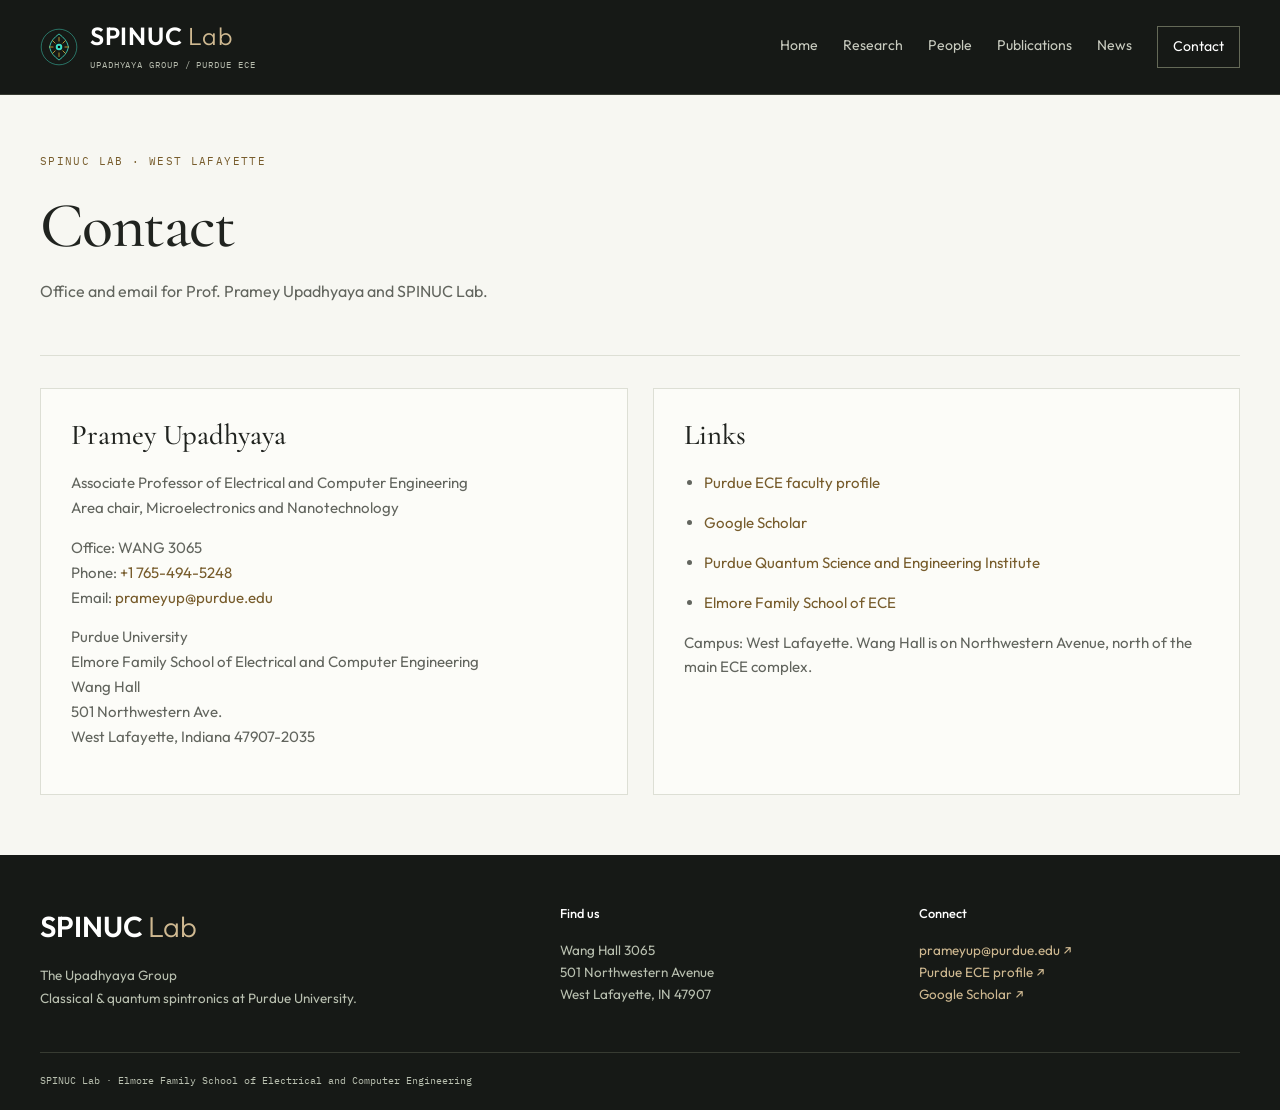
==== contact.html @ d47f5a8d "Initial commit" ====
<!DOCTYPE html>
<html lang="en">
<head>
  <meta charset="UTF-8">
  <meta name="viewport" content="width=device-width, initial-scale=1">
  <title>Contact · SPINUC Lab</title>
  <meta name="description" content="Contact Prof. Pramey Upadhyaya and SPINUC Lab at Purdue ECE.">
  <link rel="icon" href="assets/img/favicon.svg" type="image/svg+xml">
  <link rel="preconnect" href="https://fonts.googleapis.com">
  <link rel="preconnect" href="https://fonts.gstatic.com" crossorigin>
  <link href="https://fonts.googleapis.com/css2?family=Cormorant+Garamond:ital,wght@0,500;0,600;1,500&family=IBM+Plex+Mono:wght@400;500&family=Outfit:wght@300;400;500;600&display=swap" rel="stylesheet">
  <link rel="stylesheet" href="assets/css/style.css">
</head>
<body>
  <a class="skip" href="#main">Skip to content</a>
  <header id="site-header" class="site-header"><nav class="nav" aria-label="Primary"><a class="brand" href="index.html" aria-label="SPINUC Lab home"><img src="assets/img/logo.svg" alt="" width="38" height="38"><span class="brand-text"><strong>SPINUC <span>Lab</span></strong><small>UPADHYAYA GROUP / PURDUE ECE</small></span></a><button class="nav-toggle" type="button" aria-label="Open menu" aria-controls="primary-links" aria-expanded="false" hidden>Menu <span aria-hidden="true">☰</span></button><ul id="primary-links" class="nav-links"><li><a href="index.html">Home</a></li><li><a href="research.html">Research</a></li><li><a href="people.html">People</a></li><li><a href="publications.html">Publications</a></li><li><a href="news.html">News</a></li><li><a href="contact.html" class="active" aria-current="page">Contact</a></li></ul></nav></header>
  <main id="main" class="wrap">
    <header class="page-hero">
      <p class="kicker">SPINUC Lab · West Lafayette</p>
      <h1>Contact</h1>
      <p>Office and email for Prof. Pramey Upadhyaya and SPINUC Lab.</p>
    </header>
    <div class="contact-grid">
      <div class="info-block">
        <h3>Pramey Upadhyaya</h3>
        <p>Associate Professor of Electrical and Computer Engineering<br>Area chair, Microelectronics and Nanotechnology</p>
        <p>
          Office: WANG 3065<br>
          Phone: <a href="tel:+17654945248">+1 765-494-5248</a><br>
          Email: <a href="mailto:prameyup@purdue.edu">prameyup@purdue.edu</a>
        </p>
        <p>
          Purdue University<br>
          Elmore Family School of Electrical and Computer Engineering<br>
          Wang Hall<br>
          501 Northwestern Ave.<br>
          West Lafayette, Indiana 47907-2035
        </p>
      </div>
      <div class="info-block">
        <h3>Links</h3>
        <ul class="clean">
          <li><a href="https://engineering.purdue.edu/ECE/People/ptProfile?resource_id=182798" target="_blank" rel="noopener">Purdue ECE faculty profile</a></li>
          <li><a href="https://scholar.google.com/citations?user=DYFmIkUAAAAJ&hl=en" target="_blank" rel="noopener">Google Scholar</a></li>
          <li><a href="https://quantum.research.purdue.edu/directory/pramey-upadhyaya/" target="_blank" rel="noopener">Purdue Quantum Science and Engineering Institute</a></li>
          <li><a href="https://engineering.purdue.edu/ECE" target="_blank" rel="noopener">Elmore Family School of ECE</a></li>
        </ul>
        <p class="map-note">Campus: West Lafayette. Wang Hall is on Northwestern Avenue, north of the main ECE complex.</p>
      </div>
    </div>
  </main>
  <footer id="site-footer" class="site-footer"><div class="wrap footer-grid"><div><a class="footer-brand" href="index.html">SPINUC<span>Lab</span></a><p>The Upadhyaya Group<br>Classical &amp; quantum spintronics at Purdue University.</p></div><div><h4>Find us</h4><p>Wang Hall 3065<br>501 Northwestern Avenue<br>West Lafayette, IN 47907</p></div><div><h4>Connect</h4><a href="mailto:prameyup@purdue.edu">prameyup@purdue.edu ↗</a><br><a href="https://engineering.purdue.edu/ECE/People/ptProfile?resource_id=182798">Purdue ECE profile ↗</a><br><a href="https://scholar.google.com/citations?user=DYFmIkUAAAAJ&amp;hl=en">Google Scholar ↗</a></div></div><div class="wrap footer-bottom">SPINUC Lab · Elmore Family School of Electrical and Computer Engineering</div></footer>
  <script src="assets/js/site.js"></script>
</body>
</html>
---- assets/css/style.css ----
:root {
    --gold: #cfb991;
    --gold-dark: #775c2c;
    --ink: #20231f;
    --muted: #62655e;
    --paper: #f7f7f2;
    --line: #dddfd5;
    --font: 'Outfit', system-ui, sans-serif;
    --serif: 'Cormorant Garamond', Georgia, serif;
    --mono: 'IBM Plex Mono', monospace;
    --max: 1200px;
}
*, *::before, *::after { box-sizing: border-box; }
html { scroll-behavior: smooth; scroll-padding-top: 110px; }
body { margin: 0; background: var(--paper); color: var(--ink); font-family: var(--font); line-height: 1.65; }
img { display: block; max-width: 100%; }
a { color: var(--gold-dark); text-decoration: none; text-underline-offset: 4px; }
a:hover { text-decoration: underline; }
button, input, select { font: inherit; }
button { cursor: pointer; }
:focus-visible { outline: 3px solid #2875a0; outline-offset: 5px; }
.skip { position: fixed; top: 10px; left: 10px; padding: 10px 18px; background: var(--gold); color: #161916; z-index: 100; transform: translateY(-180%); }
.skip:focus { transform: none; }
.wrap { width: min(var(--max), calc(100% - 80px)); margin-inline: auto; }
.site-header { position: sticky; top: 0; z-index: 50; background: #161916; color: #fff; border-bottom: 1px solid #373b32; }
.nav { width: min(var(--max), calc(100% - 80px)); min-height: 94px; margin-inline: auto; display: flex; align-items: center; justify-content: space-between; gap: 24px; }
.brand { display: flex; gap: 12px; align-items: center; color: #fff; }
.brand:hover { text-decoration: none; }
.brand img { width: 38px; height: 38px; }
.brand-text { display: flex; flex-direction: column; }
.brand-text strong { font-size: 1.55rem; font-weight: 600; letter-spacing: .03em; line-height: 1.2; }
.brand-text strong span { color: var(--gold); font-weight: 300; }
.brand-text small { color: #b6bbad; font-family: var(--mono); font-size: .57rem; letter-spacing: .1em; margin-top: 7px; }
.nav-links { list-style: none; padding: 0; margin: 0; display: flex; align-items: center; gap: 25px; }
.nav-links a { display: block; padding: 12px 0; color: #c8cbbf; font-size: .88rem; border-bottom: 2px solid transparent; }
.nav-links a.active, .nav-links a:hover { color: #fff; border-bottom-color: var(--gold); text-decoration: none; }
.nav-links li:last-child a { border: 1px solid #646957; padding: 8px 15px; }
.nav-toggle { display: none; background: transparent; color: #fff; padding: 10px 12px; border: 1px solid #727765; gap: 12px; }
.hero-shell { background: #161916; color: #f7f7ed; }
.hero { display: grid; grid-template-columns: 1.12fr 1fr; align-items: center; gap: 20px; padding-top: 46px; padding-bottom: 34px; }
.kicker { font: .66rem/1.7 var(--mono); letter-spacing: .13em; color: var(--gold-dark); text-transform: uppercase; margin: 0 0 19px; }
.hero .kicker { color: var(--gold); display: flex; align-items: center; gap: 12px; }
.kicker-line { width: 28px; height: 1px; background: var(--gold); }
h1, h2, h3 { font-family: var(--serif); font-weight: 500; line-height: 1.12; }
.hero h1 { font-size: clamp(3.7rem, 6.4vw, 5.8rem); letter-spacing: -.025em; margin: 0 0 27px; }
.hero h1 em { color: var(--gold); font-weight: 500; }
.hero-subtitle { font-size: 1rem; margin-bottom: 8px; color: #edeedf; }
.lede { max-width: 46ch; color: #b9c0b0; font-size: 1rem; line-height: 1.8; margin: 0; }
.hero-actions { display: flex; flex-wrap: wrap; gap: 16px; margin-top: 30px; }
.btn { display: inline-flex; gap: 24px; align-items: center; justify-content: space-between; padding: 13px 20px; font-size: .85rem; font-weight: 500; border: 1px solid transparent; transition: background .15s; }
.btn:hover { text-decoration: none; }
.btn-gold { background: var(--gold); color: #161916; }
.btn-gold:hover { background: #e2cda6; color: #161916; }
.btn-ghost { border-color: #646957; color: #fff; }
.btn-ghost:hover { background: #2e3429; color: #fff; }
.spin-figure { margin: 0; position: relative; }
.spin-figure img { width: 100%; height: auto; }
.spin-figure figcaption { display: flex; justify-content: space-between; gap: 12px; font: .55rem/1.5 var(--mono); color: #acb5a0; padding: 0 20px; }
.spin-figure figcaption span:first-child { color: var(--gold); }
.hero-foot { display: flex; justify-content: space-between; gap: 20px; border-top: 1px solid #373b32; padding: 20px 0; color: #b9c0b0; font-size: .75rem; }
.hero-foot a { color: var(--gold); }
section { padding: 78px 0; }
section + section { border-top: 1px solid var(--line); }
.section-head { display: flex; align-items: flex-end; justify-content: space-between; gap: 32px; margin-bottom: 35px; }
.section-head h2 { font-size: clamp(2.2rem, 3.7vw, 3.2rem); margin: 0; letter-spacing: -.02em; }
.section-head p:not(.kicker) { max-width: 64ch; color: var(--muted); font-size: .94rem; margin-bottom: 0; }
.section-head > a { flex-shrink: 0; font-size: .85rem; border-bottom: 1px solid var(--gold-dark); padding-bottom: 6px; }
.cards { display: grid; grid-template-columns: repeat(3, 1fr); gap: 0; border-top: 1px solid var(--line); border-left: 1px solid var(--line); }
.card { padding: 29px; background: #fcfcf8; border: 1px solid var(--line); }
.cards .card { border-top: 0; border-left: 0; }
.icon-spin { display: grid; place-items: center; width: 44px; height: 44px; border: 1px solid #cec8b6; font: .8rem var(--mono); color: var(--gold-dark); margin-bottom: 23px; border-radius: 50%; }
.card h3 { font-size: 1.5rem; margin: 0 0 14px; }
.card p { font-size: .91rem; color: var(--muted); margin: 0; }
.people-grid { display: grid; grid-template-columns: repeat(3, 1fr); gap: 22px; }
#main:not(.wrap) .people-grid { grid-template-columns: repeat(4, 1fr); }
.person { padding: 24px; background: #fcfcf8; border: 1px solid var(--line); display: flex; flex-direction: column; }
.avatar { width: 96px; height: 112px; margin-bottom: 20px; overflow: hidden; background: #e8e5dc; display: grid; place-items: center; font: 2rem var(--serif); }
.avatar img { width: 100%; height: 100%; object-fit: cover; object-position: center 20%; }
.person h3 { font-size: 1.45rem; margin: 0 0 9px; }
.role { color: var(--gold-dark); font: .61rem/1.6 var(--mono); text-transform: uppercase; letter-spacing: .04em; margin-bottom: 10px; }
.person p { color: var(--muted); font-size: .9rem; flex: 1; margin-bottom: 0; }
.links { display: flex; flex-wrap: wrap; gap: 8px 15px; font-size: .8rem; margin-top: 20px; }
.pi-banner { display: grid; grid-template-columns: 190px 1fr; gap: 38px; background: #eeeee5; border: 1px solid var(--line); padding: 35px; margin: 25px 0 50px; align-items: start; }
.pi-banner .avatar { width: 190px; height: 230px; margin: 0; }
.pi-banner h2 { font-size: 2.3rem; }
.pi-banner p { font-size: .95rem; }
.meta { color: var(--muted); }
.page-hero { padding: 58px 0 35px; border-bottom: 1px solid var(--line); margin-bottom: 32px; }
.page-hero h1 { font-size: clamp(3rem, 5vw, 4.7rem); margin: 0 0 16px; letter-spacing: -.025em; }
.page-hero p:not(.kicker) { color: var(--muted); max-width: 75ch; }
.page-hero + section { padding-top: 12px; }
.group-label { font: .7rem var(--mono); color: var(--gold-dark); text-transform: uppercase; letter-spacing: .12em; margin: 40px 0 22px; }
.alumni { display: grid; gap: 15px; }
.alumni-item { padding: 25px; border: 1px solid var(--line); display: grid; grid-template-columns: 1fr auto; gap: 20px; background: #fcfcf8; }
.alumni-item h3 { font-size: 1.5rem; margin: 0 0 10px; }
.alumni-item p { color: var(--muted); font-size: .94rem; }
.when { font: .75rem var(--mono); color: var(--gold-dark); }
.publication-tools { display: grid; grid-template-columns: 1fr 170px 190px; gap: 18px; margin-bottom: 25px; }
.publication-tools label { display: block; font-size: .77rem; font-weight: 500; margin-bottom: 7px; }
.publication-tools input, .publication-tools select { width: 100%; padding: 12px; min-height: 48px; border: 1px solid #a4a999; background: #fcfcf8; color: var(--ink); border-radius: 0; }
.filters { display: flex; flex-wrap: wrap; gap: 8px; margin-bottom: 20px; }
.filter { padding: 9px 14px; border: 1px solid #a4a999; background: transparent; color: #55594e; font-size: .8rem; }
.filter.active { background: #20251d; color: #fff; border-color: #20251d; }
.filter:hover { border-color: var(--gold-dark); }
.result-count { color: var(--muted); font: .73rem var(--mono); }
.pub { display: grid; grid-template-columns: 72px 1fr; gap: 20px; border-bottom: 1px solid var(--line); padding: 24px 0; }
.year { font: .75rem/1.5 var(--mono); color: var(--gold-dark); padding-top: 5px; }
.pub h3 { font-size: 1.43rem; margin: 0 0 10px; line-height: 1.3; }
.pub h3 a { color: var(--ink); }
.pub-arrow { color: var(--gold-dark); white-space: nowrap; }
.authors { color: var(--muted); font-size: .85rem; }
.venue { color: var(--gold-dark); font-size: .83rem; margin-top: 5px; }
.empty-state { padding: 35px; background: #eeeee5; }
.empty-state h3 { margin-top: 0; }
.timeline { display: grid; }
.news-item { display: grid; grid-template-columns: 120px 1fr; gap: 28px; padding: 26px 0; border-bottom: 1px solid var(--line); }
.news-item time { font: .73rem var(--mono); color: var(--gold-dark); padding-top: 7px; }
.news-item h3 { font-size: 1.6rem; margin: 0 0 10px; }
.news-item p { margin: 0; font-size: .95rem; color: var(--muted); }
.news-section { background: #eeeeE6; }
.contact-banner { margin-block: 60px; padding: 35px 40px; display: flex; align-items: center; justify-content: space-between; gap: 25px; background: #20251d; color: #f7f7ed; }
.contact-banner .kicker { color: var(--gold); }
.contact-banner h2 { font-size: 2.6rem; margin: 0 0 12px; }
.contact-banner p:not(.kicker) { color: #b9c0b0; margin: 0; }
.contact-grid, .split { display: grid; grid-template-columns: 1fr 1fr; gap: 25px; }
.info-block { background: #fcfcf8; border: 1px solid var(--line); padding: 30px; }
.info-block h3 { font-size: 1.8rem; margin: 0 0 20px; }
.info-block p, .clean { color: var(--muted); font-size: .94rem; }
.clean { padding-left: 20px; }
.clean li { margin-bottom: 15px; }
.site-footer { background: #161916; color: #b9c0b0; margin-top: 60px; padding: 48px 0 0; font-size: .84rem; }
.footer-grid { display: grid; grid-template-columns: 1.5fr 1fr 1fr; gap: 38px; padding-bottom: 30px; }
.footer-brand { font-size: 1.8rem; color: #fff !important; font-weight: 600; }
.footer-brand span { color: var(--gold); font-weight: 300; margin-left: 5px; }
.site-footer h4 { color: #fff; font-weight: 500; font-size: .8rem; margin: 0 0 14px; }
.site-footer a { color: var(--gold); }
.footer-bottom { border-top: 1px solid #373b32; padding: 20px 0; font: .6rem/1.7 var(--mono); }
@media (max-width: 1100px) {
    .nav-links { gap: 17px; }
    .brand-text small { font-size: .5rem; }
    .hero h1 { font-size: 4.6rem; }
    #main:not(.wrap) .people-grid { grid-template-columns: repeat(2, 1fr); }
}
@media (max-width: 900px) {
    .wrap, .nav { width: calc(100% - 44px); }
    .nav { min-height: 80px; flex-wrap: wrap; gap: 0; }
    .nav-links { width: 100%; flex-wrap: wrap; padding: 12px 0; justify-content: flex-start; }
    .js .nav-toggle:not([hidden]) { display: flex; }
    .js .nav-links { display: none; }
    .js .nav-links.open { display: flex; flex-direction: column; align-items: stretch; gap: 0; }
    .nav-links a { padding: 12px; }
    .hero { grid-template-columns: 1fr 1fr; padding-top: 40px; gap: 0; }
    .hero h1 { font-size: 3.5rem; }
    .hero-subtitle { font-size: .92rem; }
    .lede { font-size: .94rem; }
    .spin-figure figcaption { flex-direction: column; }
    .hero-foot { font-size: .66rem; }
    .cards, .people-grid { grid-template-columns: repeat(2, 1fr); }
    .publication-tools { grid-template-columns: 1fr 1fr; }
    .search-field { grid-column: 1 / -1; }
    .pi-banner { grid-template-columns: 140px 1fr; gap: 25px; padding: 25px; }
    .pi-banner .avatar { width: 140px; height: 170px; }
}
@media (max-width: 600px) {
    .hero { grid-template-columns: 1fr; padding-top: 45px; padding-bottom: 25px; }
    .hero h1 { font-size: clamp(3rem, 11.5vw, 4rem); }
    .hero .kicker { font-size: .6rem; }
    .hero-actions { gap: 10px; }
    .btn { padding: 12px 15px; gap: 15px; }
    .spin-figure { max-width: 360px; width: 100%; margin: 15px auto 0; }
    .spin-figure figcaption { flex-direction: row; padding-inline: 0; }
    .hero-foot { flex-wrap: wrap; gap: 8px 20px; padding: 18px 0; }
    .hero-foot > a { width: 100%; margin-top: 4px; }
    section { padding: 48px 0; }
    .section-head { flex-direction: column; align-items: flex-start; gap: 20px; }
    .section-head h2 { font-size: 2.35rem; }
    .cards, .people-grid, #main:not(.wrap) .people-grid, .contact-grid, .split, .footer-grid, .pi-banner { grid-template-columns: 1fr; }
    .pi-banner .avatar { width: 150px; height: 180px; }
    .card, .person, .info-block { padding: 23px; }
    .alumni-item { grid-template-columns: 1fr; }
    .pub { grid-template-columns: 1fr; gap: 8px; }
    .pub h3 { font-size: 1.35rem; }
    .news-item { grid-template-columns: 1fr; gap: 12px; }
    .contact-banner { flex-direction: column; align-items: flex-start; padding: 28px; margin-block: 40px; }
    .contact-banner h2 { font-size: 2.2rem; }
    .publication-tools { gap: 12px; grid-template-columns: 1fr 1fr; }
    .publication-tools > div { min-width: 0; }
    .filter { font-size: .75rem; padding: 9px 12px; }
    .page-hero { padding-top: 40px; }
    .footer-grid { gap: 22px; }
}
@media (prefers-reduced-motion: reduce) {
    html { scroll-behavior: auto; }
    *, *::before, *::after { transition: none !important; animation: none !important; }
}
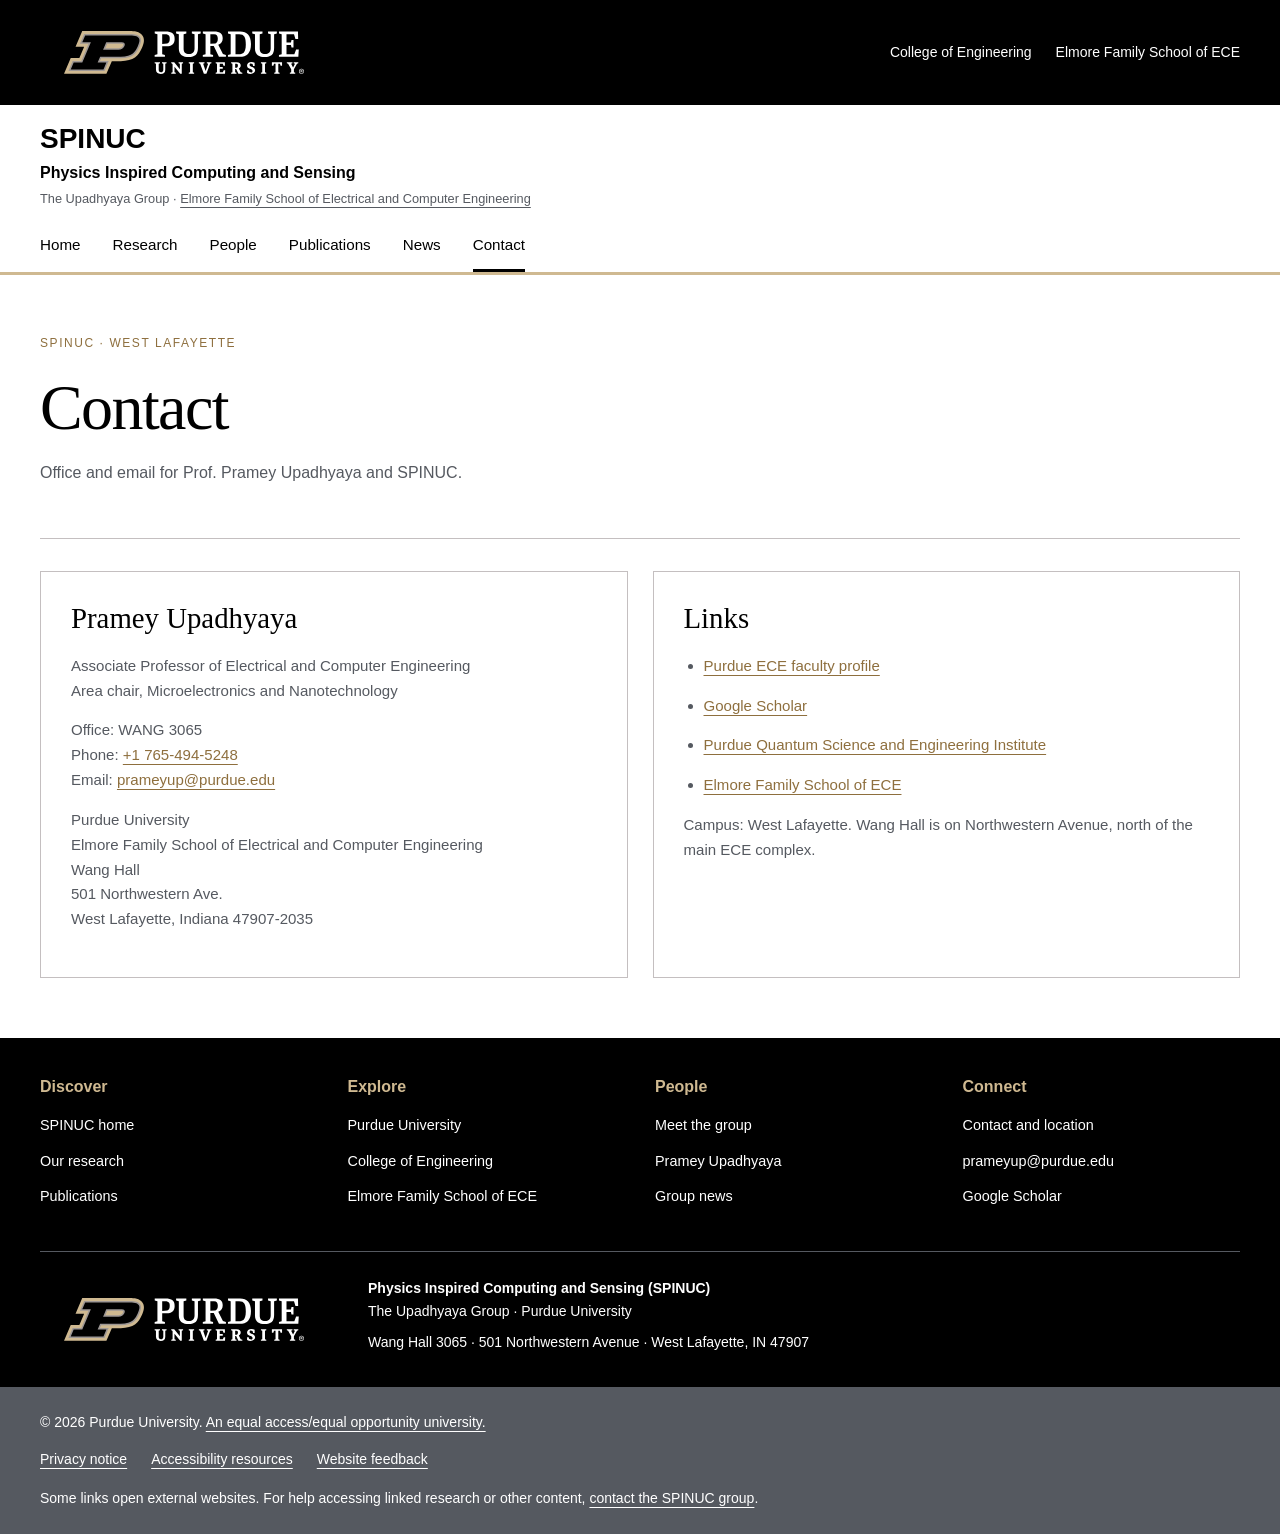
==== commit 37dfff4f: "Apply Purdue identity across all six SPINUC pages with official logo assets, accessible gold-and-bla" ====
--- a/contact.html
+++ b/contact.html
@@ -3,22 +3,21 @@
 <head>
   <meta charset="UTF-8">
   <meta name="viewport" content="width=device-width, initial-scale=1">
-  <title>Contact · SPINUC Lab</title>
-  <meta name="description" content="Contact Prof. Pramey Upadhyaya and SPINUC Lab at Purdue ECE.">
-  <link rel="icon" href="assets/img/favicon.svg" type="image/svg+xml">
-  <link rel="preconnect" href="https://fonts.googleapis.com">
-  <link rel="preconnect" href="https://fonts.gstatic.com" crossorigin>
-  <link href="https://fonts.googleapis.com/css2?family=Cormorant+Garamond:ital,wght@0,500;0,600;1,500&family=IBM+Plex+Mono:wght@400;500&family=Outfit:wght@300;400;500;600&display=swap" rel="stylesheet">
+  <title>Contact · SPINUC</title>
+  <meta name="description" content="Contact Prof. Pramey Upadhyaya and SPINUC at Purdue ECE.">
+  <link rel="icon" href="assets/img/favicon.ico">
   <link rel="stylesheet" href="assets/css/style.css">
+  <script src="assets/js/brand-fonts.js"></script>
 </head>
 <body>
   <a class="skip" href="#main">Skip to content</a>
-  <header id="site-header" class="site-header"><nav class="nav" aria-label="Primary"><a class="brand" href="index.html" aria-label="SPINUC Lab home"><img src="assets/img/logo.svg" alt="" width="38" height="38"><span class="brand-text"><strong>SPINUC <span>Lab</span></strong><small>UPADHYAYA GROUP / PURDUE ECE</small></span></a><button class="nav-toggle" type="button" aria-label="Open menu" aria-controls="primary-links" aria-expanded="false" hidden>Menu <span aria-hidden="true">☰</span></button><ul id="primary-links" class="nav-links"><li><a href="index.html">Home</a></li><li><a href="research.html">Research</a></li><li><a href="people.html">People</a></li><li><a href="publications.html">Publications</a></li><li><a href="news.html">News</a></li><li><a href="contact.html" class="active" aria-current="page">Contact</a></li></ul></nav></header>
-  <main id="main" class="wrap">
+  <div class="university-header"><div class="wrap university-header-inner"><a class="purdue-logo" href="https://www.purdue.edu/" aria-label="Purdue University home"><img src="assets/img/purdue-university-reverse.svg" alt="Purdue University" width="240" height="43"></a><nav class="university-links" aria-label="Purdue University"><a href="https://engineering.purdue.edu/Engr">College of Engineering</a><a href="https://engineering.purdue.edu/ECE">Elmore Family School of ECE</a></nav></div></div>
+  <header id="site-header" class="site-header"><div class="wrap site-identity"><div><a class="site-title" href="index.html" aria-label="SPINUC home">SPINUC</a><p class="site-full-name">Physics Inspired Computing and Sensing</p><p class="site-affiliation">The Upadhyaya Group · <a href="https://engineering.purdue.edu/ECE">Elmore Family School of Electrical and Computer Engineering</a></p></div><button class="nav-toggle" type="button" aria-label="Open menu" aria-controls="primary-links" aria-expanded="false" hidden>Menu <span aria-hidden="true">☰</span></button></div><nav class="nav wrap" aria-label="Primary"><ul id="primary-links" class="nav-links"><li><a href="index.html">Home</a></li><li><a href="research.html">Research</a></li><li><a href="people.html">People</a></li><li><a href="publications.html">Publications</a></li><li><a href="news.html">News</a></li><li><a href="contact.html" class="active" aria-current="page">Contact</a></li></ul></nav></header>
+  <main id="main" tabindex="-1" class="wrap">
     <header class="page-hero">
-      <p class="kicker">SPINUC Lab · West Lafayette</p>
+      <p class="kicker">SPINUC · West Lafayette</p>
       <h1>Contact</h1>
-      <p>Office and email for Prof. Pramey Upadhyaya and SPINUC Lab.</p>
+      <p>Office and email for Prof. Pramey Upadhyaya and SPINUC.</p>
     </header>
     <div class="contact-grid">
       <div class="info-block">
@@ -49,7 +48,16 @@
       </div>
     </div>
   </main>
-  <footer id="site-footer" class="site-footer"><div class="wrap footer-grid"><div><a class="footer-brand" href="index.html">SPINUC<span>Lab</span></a><p>The Upadhyaya Group<br>Classical &amp; quantum spintronics at Purdue University.</p></div><div><h4>Find us</h4><p>Wang Hall 3065<br>501 Northwestern Avenue<br>West Lafayette, IN 47907</p></div><div><h4>Connect</h4><a href="mailto:prameyup@purdue.edu">prameyup@purdue.edu ↗</a><br><a href="https://engineering.purdue.edu/ECE/People/ptProfile?resource_id=182798">Purdue ECE profile ↗</a><br><a href="https://scholar.google.com/citations?user=DYFmIkUAAAAJ&amp;hl=en">Google Scholar ↗</a></div></div><div class="wrap footer-bottom">SPINUC Lab · Elmore Family School of Electrical and Computer Engineering</div></footer>
+  <footer id="site-footer" class="site-footer">
+    <div class="wrap footer-grid">
+        <div><h2>Discover</h2><ul><li><a href="index.html">SPINUC home</a></li><li><a href="research.html">Our research</a></li><li><a href="publications.html">Publications</a></li></ul></div>
+        <div><h2>Explore</h2><ul><li><a href="https://www.purdue.edu/">Purdue University</a></li><li><a href="https://engineering.purdue.edu/Engr">College of Engineering</a></li><li><a href="https://engineering.purdue.edu/ECE">Elmore Family School of ECE</a></li></ul></div>
+        <div><h2>People</h2><ul><li><a href="people.html">Meet the group</a></li><li><a href="https://engineering.purdue.edu/ECE/People/ptProfile?resource_id=182798">Pramey Upadhyaya</a></li><li><a href="news.html">Group news</a></li></ul></div>
+        <div><h2>Connect</h2><ul><li><a href="contact.html">Contact and location</a></li><li><a href="mailto:prameyup@purdue.edu">prameyup@purdue.edu</a></li><li><a href="https://scholar.google.com/citations?user=DYFmIkUAAAAJ&amp;hl=en">Google Scholar</a></li></ul></div>
+    </div>
+    <div class="wrap footer-identity"><a class="purdue-logo" href="https://www.purdue.edu/" aria-label="Purdue University home"><img src="assets/img/purdue-university-reverse.svg" alt="Purdue University" width="240" height="43"></a><div><p><strong>Physics Inspired Computing and Sensing (SPINUC)</strong><br>The Upadhyaya Group · Purdue University</p><p>Wang Hall 3065 · 501 Northwestern Avenue · West Lafayette, IN 47907</p></div></div>
+    <div class="footer-policy"><div class="wrap"><p>© <span data-copyright-year>2026</span> Purdue University. <a href="https://www.purdue.edu/purdue/ea_eou_statement.php">An equal access/equal opportunity university.</a></p><nav aria-label="University policies"><a href="https://www.purdue.edu/home/privacy-notice/">Privacy notice</a><a href="https://www.purdue.edu/vpec/ocr/accessibility-resources/">Accessibility resources</a><a href="mailto:prameyup@purdue.edu">Website feedback</a></nav><p class="external-notice">Some links open external websites. For help accessing linked research or other content, <a href="mailto:prameyup@purdue.edu">contact the SPINUC group</a>.</p></div></div>
+</footer>
   <script src="assets/js/site.js"></script>
 </body>
 </html>
--- a/assets/css/style.css
+++ b/assets/css/style.css
@@ -1,63 +1,68 @@
 :root {
     --gold: #cfb991;
-    --gold-dark: #775c2c;
-    --ink: #20231f;
-    --muted: #62655e;
-    --paper: #f7f7f2;
-    --line: #dddfd5;
-    --font: 'Outfit', system-ui, sans-serif;
-    --serif: 'Cormorant Garamond', Georgia, serif;
-    --mono: 'IBM Plex Mono', monospace;
+    --gold-dark: #8e6f3e;
+    --ink: #000000;
+    --muted: #555960;
+    --paper: #ffffff;
+    --line: #c4bfc0;
+    --font: 'acumin-pro', 'Franklin Gothic', 'Franklin Gothic Medium', Arial, sans-serif;
+    --serif: 'source-serif-pro', Georgia, serif;
+    --mono: var(--font);
     --max: 1200px;
 }
 *, *::before, *::after { box-sizing: border-box; }
-html { scroll-behavior: smooth; scroll-padding-top: 110px; }
+html { scroll-behavior: smooth; scroll-padding-top: 195px; }
 body { margin: 0; background: var(--paper); color: var(--ink); font-family: var(--font); line-height: 1.65; }
 img { display: block; max-width: 100%; }
 a { color: var(--gold-dark); text-decoration: none; text-underline-offset: 4px; }
 a:hover { text-decoration: underline; }
+p a, .links a, .clean a { text-decoration: underline; }
 button, input, select { font: inherit; }
 button { cursor: pointer; }
-:focus-visible { outline: 3px solid #2875a0; outline-offset: 5px; }
-.skip { position: fixed; top: 10px; left: 10px; padding: 10px 18px; background: var(--gold); color: #161916; z-index: 100; transform: translateY(-180%); }
+:focus-visible { outline: 3px solid #8e6f3e; outline-offset: 5px; }
+.skip { position: fixed; top: 10px; left: 10px; padding: 10px 18px; background: var(--gold); color: #000000; z-index: 100; transform: translateY(-180%); }
 .skip:focus { transform: none; }
 .wrap { width: min(var(--max), calc(100% - 80px)); margin-inline: auto; }
-.site-header { position: sticky; top: 0; z-index: 50; background: #161916; color: #fff; border-bottom: 1px solid #373b32; }
-.nav { width: min(var(--max), calc(100% - 80px)); min-height: 94px; margin-inline: auto; display: flex; align-items: center; justify-content: space-between; gap: 24px; }
-.brand { display: flex; gap: 12px; align-items: center; color: #fff; }
-.brand:hover { text-decoration: none; }
-.brand img { width: 38px; height: 38px; }
-.brand-text { display: flex; flex-direction: column; }
-.brand-text strong { font-size: 1.55rem; font-weight: 600; letter-spacing: .03em; line-height: 1.2; }
-.brand-text strong span { color: var(--gold); font-weight: 300; }
-.brand-text small { color: #b6bbad; font-family: var(--mono); font-size: .57rem; letter-spacing: .1em; margin-top: 7px; }
-.nav-links { list-style: none; padding: 0; margin: 0; display: flex; align-items: center; gap: 25px; }
-.nav-links a { display: block; padding: 12px 0; color: #c8cbbf; font-size: .88rem; border-bottom: 2px solid transparent; }
-.nav-links a.active, .nav-links a:hover { color: #fff; border-bottom-color: var(--gold); text-decoration: none; }
-.nav-links li:last-child a { border: 1px solid #646957; padding: 8px 15px; }
-.nav-toggle { display: none; background: transparent; color: #fff; padding: 10px 12px; border: 1px solid #727765; gap: 12px; }
-.hero-shell { background: #161916; color: #f7f7ed; }
+.university-header { background: #000000; color: #ffffff; }
+.university-header-inner { display: flex; justify-content: space-between; align-items: center; gap: 48px; min-height: 105px; }
+/* 24px of clear space exceeds the capital U height at this logo size. */
+.purdue-logo { display: inline-block; padding: 24px; flex: 0 0 auto; }
+.purdue-logo img { width: 240px; height: auto; }
+.university-links { display: flex; flex-wrap: wrap; justify-content: flex-end; gap: 10px 24px; font-size: .875rem; }
+.university-links a { color: #ffffff; }
+.site-header { position: sticky; top: 0; z-index: 50; background: #ffffff; color: #000000; border-bottom: 3px solid var(--gold); }
+.site-identity { display: flex; justify-content: space-between; align-items: center; gap: 20px; padding-block: 18px 14px; }
+.site-title { font-size: 1.75rem; color: #000000; font-weight: 700; line-height: 1.15; }
+.site-full-name { margin: 6px 0 4px; font-size: 1rem; line-height: 1.4; font-weight: 600; }
+.site-affiliation { margin: 0; font-size: .8rem; line-height: 1.5; color: var(--muted); }
+.site-affiliation a { color: inherit; text-decoration: underline; }
+.nav { margin-inline: auto; }
+.nav-links { list-style: none; margin: 0; padding: 0; display: flex; gap: 32px; }
+.nav-links a { display: block; color: #000000; font-size: .95rem; padding: 10px 0 12px; border-bottom: 3px solid transparent; }
+.nav-links a.active, .nav-links a:hover { border-bottom-color: #000000; text-decoration: none; }
+.nav-toggle { display: none; align-items: center; gap: 10px; background: #ffffff; color: #000000; padding: 10px; min-height: 44px; border: 2px solid #000000; }
+.hero-shell { background: #000000; color: #ffffff; }
 .hero { display: grid; grid-template-columns: 1.12fr 1fr; align-items: center; gap: 20px; padding-top: 46px; padding-bottom: 34px; }
-.kicker { font: .66rem/1.7 var(--mono); letter-spacing: .13em; color: var(--gold-dark); text-transform: uppercase; margin: 0 0 19px; }
+.kicker { font: .75rem/1.7 var(--mono); letter-spacing: .13em; color: var(--gold-dark); text-transform: uppercase; margin: 0 0 19px; }
 .hero .kicker { color: var(--gold); display: flex; align-items: center; gap: 12px; }
 .kicker-line { width: 28px; height: 1px; background: var(--gold); }
-h1, h2, h3 { font-family: var(--serif); font-weight: 500; line-height: 1.12; }
-.hero h1 { font-size: clamp(3.7rem, 6.4vw, 5.8rem); letter-spacing: -.025em; margin: 0 0 27px; }
-.hero h1 em { color: var(--gold); font-weight: 500; }
-.hero-subtitle { font-size: 1rem; margin-bottom: 8px; color: #edeedf; }
-.lede { max-width: 46ch; color: #b9c0b0; font-size: 1rem; line-height: 1.8; margin: 0; }
+h1, h2, h3 { font-family: var(--serif); font-weight: 400; line-height: 1.12; }
+.hero h1 { font-size: clamp(3rem, 5vw, 4.5rem); letter-spacing: -.025em; margin: 0 0 27px; }
+.hero h1 em { color: var(--gold); font-weight: 400; }
+.hero-subtitle { font-size: 1rem; margin-bottom: 8px; color: #ffffff; }
+.lede { max-width: 46ch; color: #c4bfc0; font-size: 1rem; line-height: 1.8; margin: 0; }
 .hero-actions { display: flex; flex-wrap: wrap; gap: 16px; margin-top: 30px; }
 .btn { display: inline-flex; gap: 24px; align-items: center; justify-content: space-between; padding: 13px 20px; font-size: .85rem; font-weight: 500; border: 1px solid transparent; transition: background .15s; }
 .btn:hover { text-decoration: none; }
-.btn-gold { background: var(--gold); color: #161916; }
-.btn-gold:hover { background: #e2cda6; color: #161916; }
-.btn-ghost { border-color: #646957; color: #fff; }
-.btn-ghost:hover { background: #2e3429; color: #fff; }
+.btn-gold { background: var(--gold); color: #000000; }
+.btn-gold:hover { background: #ebd99f; color: #000000; }
+.btn-ghost { border-color: #c4bfc0; color: #fff; }
+.btn-ghost:hover { background: #555960; color: #fff; }
 .spin-figure { margin: 0; position: relative; }
 .spin-figure img { width: 100%; height: auto; }
-.spin-figure figcaption { display: flex; justify-content: space-between; gap: 12px; font: .55rem/1.5 var(--mono); color: #acb5a0; padding: 0 20px; }
+.spin-figure figcaption { display: flex; justify-content: space-between; gap: 12px; font: .75rem/1.5 var(--mono); color: #c4bfc0; padding: 0 20px; }
 .spin-figure figcaption span:first-child { color: var(--gold); }
-.hero-foot { display: flex; justify-content: space-between; gap: 20px; border-top: 1px solid #373b32; padding: 20px 0; color: #b9c0b0; font-size: .75rem; }
+.hero-foot { display: flex; justify-content: space-between; gap: 20px; border-top: 1px solid #555960; padding: 20px 0; color: #c4bfc0; font-size: .75rem; }
 .hero-foot a { color: var(--gold); }
 section { padding: 78px 0; }
 section + section { border-top: 1px solid var(--line); }
@@ -66,21 +71,21 @@
 .section-head p:not(.kicker) { max-width: 64ch; color: var(--muted); font-size: .94rem; margin-bottom: 0; }
 .section-head > a { flex-shrink: 0; font-size: .85rem; border-bottom: 1px solid var(--gold-dark); padding-bottom: 6px; }
 .cards { display: grid; grid-template-columns: repeat(3, 1fr); gap: 0; border-top: 1px solid var(--line); border-left: 1px solid var(--line); }
-.card { padding: 29px; background: #fcfcf8; border: 1px solid var(--line); }
+.card { padding: 29px; background: #ffffff; border: 1px solid var(--line); }
 .cards .card { border-top: 0; border-left: 0; }
-.icon-spin { display: grid; place-items: center; width: 44px; height: 44px; border: 1px solid #cec8b6; font: .8rem var(--mono); color: var(--gold-dark); margin-bottom: 23px; border-radius: 50%; }
+.icon-spin { display: grid; place-items: center; width: 44px; height: 44px; border: 1px solid #8e6f3e; font: .8rem var(--mono); color: var(--gold-dark); margin-bottom: 23px; border-radius: 0; }
 .card h3 { font-size: 1.5rem; margin: 0 0 14px; }
 .card p { font-size: .91rem; color: var(--muted); margin: 0; }
 .people-grid { display: grid; grid-template-columns: repeat(3, 1fr); gap: 22px; }
 #main:not(.wrap) .people-grid { grid-template-columns: repeat(4, 1fr); }
-.person { padding: 24px; background: #fcfcf8; border: 1px solid var(--line); display: flex; flex-direction: column; }
-.avatar { width: 96px; height: 112px; margin-bottom: 20px; overflow: hidden; background: #e8e5dc; display: grid; place-items: center; font: 2rem var(--serif); }
+.person { padding: 24px; background: #ffffff; border: 1px solid var(--line); display: flex; flex-direction: column; }
+.avatar { width: 96px; height: 112px; margin-bottom: 20px; overflow: hidden; background: #c4bfc0; display: grid; place-items: center; font: 2rem var(--serif); }
 .avatar img { width: 100%; height: 100%; object-fit: cover; object-position: center 20%; }
 .person h3 { font-size: 1.45rem; margin: 0 0 9px; }
-.role { color: var(--gold-dark); font: .61rem/1.6 var(--mono); text-transform: uppercase; letter-spacing: .04em; margin-bottom: 10px; }
+.role { color: var(--gold-dark); font: .75rem/1.6 var(--mono); text-transform: uppercase; letter-spacing: .04em; margin-bottom: 10px; }
 .person p { color: var(--muted); font-size: .9rem; flex: 1; margin-bottom: 0; }
 .links { display: flex; flex-wrap: wrap; gap: 8px 15px; font-size: .8rem; margin-top: 20px; }
-.pi-banner { display: grid; grid-template-columns: 190px 1fr; gap: 38px; background: #eeeee5; border: 1px solid var(--line); padding: 35px; margin: 25px 0 50px; align-items: start; }
+.pi-banner { display: grid; grid-template-columns: 190px 1fr; gap: 38px; background: #ffffff; border: 1px solid var(--line); padding: 35px; margin: 25px 0 50px; align-items: start; }
 .pi-banner .avatar { width: 190px; height: 230px; margin: 0; }
 .pi-banner h2 { font-size: 2.3rem; }
 .pi-banner p { font-size: .95rem; }
@@ -91,16 +96,16 @@
 .page-hero + section { padding-top: 12px; }
 .group-label { font: .7rem var(--mono); color: var(--gold-dark); text-transform: uppercase; letter-spacing: .12em; margin: 40px 0 22px; }
 .alumni { display: grid; gap: 15px; }
-.alumni-item { padding: 25px; border: 1px solid var(--line); display: grid; grid-template-columns: 1fr auto; gap: 20px; background: #fcfcf8; }
+.alumni-item { padding: 25px; border: 1px solid var(--line); display: grid; grid-template-columns: 1fr auto; gap: 20px; background: #ffffff; }
 .alumni-item h3 { font-size: 1.5rem; margin: 0 0 10px; }
 .alumni-item p { color: var(--muted); font-size: .94rem; }
 .when { font: .75rem var(--mono); color: var(--gold-dark); }
 .publication-tools { display: grid; grid-template-columns: 1fr 170px 190px; gap: 18px; margin-bottom: 25px; }
 .publication-tools label { display: block; font-size: .77rem; font-weight: 500; margin-bottom: 7px; }
-.publication-tools input, .publication-tools select { width: 100%; padding: 12px; min-height: 48px; border: 1px solid #a4a999; background: #fcfcf8; color: var(--ink); border-radius: 0; }
+.publication-tools input, .publication-tools select { width: 100%; padding: 12px; min-height: 48px; border: 1px solid #6f727b; background: #ffffff; color: var(--ink); border-radius: 0; }
 .filters { display: flex; flex-wrap: wrap; gap: 8px; margin-bottom: 20px; }
-.filter { padding: 9px 14px; border: 1px solid #a4a999; background: transparent; color: #55594e; font-size: .8rem; }
-.filter.active { background: #20251d; color: #fff; border-color: #20251d; }
+.filter { padding: 9px 14px; border: 1px solid #6f727b; background: transparent; color: #555960; font-size: .8rem; }
+.filter.active { background: #000000; color: #fff; border-color: #000000; }
 .filter:hover { border-color: var(--gold-dark); }
 .result-count { color: var(--muted); font: .73rem var(--mono); }
 .pub { display: grid; grid-template-columns: 72px 1fr; gap: 20px; border-bottom: 1px solid var(--line); padding: 24px 0; }
@@ -110,51 +115,56 @@
 .pub-arrow { color: var(--gold-dark); white-space: nowrap; }
 .authors { color: var(--muted); font-size: .85rem; }
 .venue { color: var(--gold-dark); font-size: .83rem; margin-top: 5px; }
-.empty-state { padding: 35px; background: #eeeee5; }
+.empty-state { padding: 35px; background: #ffffff; }
 .empty-state h3 { margin-top: 0; }
 .timeline { display: grid; }
 .news-item { display: grid; grid-template-columns: 120px 1fr; gap: 28px; padding: 26px 0; border-bottom: 1px solid var(--line); }
 .news-item time { font: .73rem var(--mono); color: var(--gold-dark); padding-top: 7px; }
 .news-item h3 { font-size: 1.6rem; margin: 0 0 10px; }
 .news-item p { margin: 0; font-size: .95rem; color: var(--muted); }
-.news-section { background: #eeeeE6; }
-.contact-banner { margin-block: 60px; padding: 35px 40px; display: flex; align-items: center; justify-content: space-between; gap: 25px; background: #20251d; color: #f7f7ed; }
+.news-section { background: #ffffff; }
+.contact-banner { margin-block: 60px; padding: 35px 40px; display: flex; align-items: center; justify-content: space-between; gap: 25px; background: #000000; color: #ffffff; }
 .contact-banner .kicker { color: var(--gold); }
 .contact-banner h2 { font-size: 2.6rem; margin: 0 0 12px; }
-.contact-banner p:not(.kicker) { color: #b9c0b0; margin: 0; }
+.contact-banner p:not(.kicker) { color: #c4bfc0; margin: 0; }
 .contact-grid, .split { display: grid; grid-template-columns: 1fr 1fr; gap: 25px; }
-.info-block { background: #fcfcf8; border: 1px solid var(--line); padding: 30px; }
+.info-block { background: #ffffff; border: 1px solid var(--line); padding: 30px; }
 .info-block h3 { font-size: 1.8rem; margin: 0 0 20px; }
 .info-block p, .clean { color: var(--muted); font-size: .94rem; }
 .clean { padding-left: 20px; }
 .clean li { margin-bottom: 15px; }
-.site-footer { background: #161916; color: #b9c0b0; margin-top: 60px; padding: 48px 0 0; font-size: .84rem; }
-.footer-grid { display: grid; grid-template-columns: 1.5fr 1fr 1fr; gap: 38px; padding-bottom: 30px; }
-.footer-brand { font-size: 1.8rem; color: #fff !important; font-weight: 600; }
-.footer-brand span { color: var(--gold); font-weight: 300; margin-left: 5px; }
-.site-footer h4 { color: #fff; font-weight: 500; font-size: .8rem; margin: 0 0 14px; }
-.site-footer a { color: var(--gold); }
-.footer-bottom { border-top: 1px solid #373b32; padding: 20px 0; font: .6rem/1.7 var(--mono); }
+.site-footer { background: #000000; color: #ffffff; margin-top: 60px; padding-top: 40px; font-size: .9rem; }
+.footer-grid { display: grid; grid-template-columns: repeat(4, 1fr); gap: 30px; padding-bottom: 30px; }
+.footer-grid h2 { font-family: var(--font); font-weight: 700; font-size: 1rem; color: var(--gold); margin: 0 0 18px; }
+.footer-grid ul { list-style: none; padding: 0; margin: 0; }
+.footer-grid li { margin-block: 12px; }
+.site-footer a { color: #ffffff; }
+.footer-identity { display: flex; align-items: center; gap: 40px; border-top: 1px solid #555960; padding-block: 22px; }
+.footer-identity p { margin: 0 0 8px; font-size: .875rem; }
+.footer-policy { background: #555960; padding-block: 24px; }
+.footer-policy p { margin: 0 0 14px; font-size: .875rem; }
+.footer-policy nav { display: flex; flex-wrap: wrap; gap: 14px 24px; font-size: .875rem; }
+.footer-policy a { text-decoration: underline; }
+.footer-policy .external-notice { margin: 16px 0 0; }
 @media (max-width: 1100px) {
     .nav-links { gap: 17px; }
-    .brand-text small { font-size: .5rem; }
-    .hero h1 { font-size: 4.6rem; }
+    .hero h1 { font-size: 3.8rem; }
     #main:not(.wrap) .people-grid { grid-template-columns: repeat(2, 1fr); }
 }
 @media (max-width: 900px) {
     .wrap, .nav { width: calc(100% - 44px); }
-    .nav { min-height: 80px; flex-wrap: wrap; gap: 0; }
-    .nav-links { width: 100%; flex-wrap: wrap; padding: 12px 0; justify-content: flex-start; }
+
+    .nav-links { width: 100%; flex-wrap: wrap; gap: 8px 24px; }
     .js .nav-toggle:not([hidden]) { display: flex; }
     .js .nav-links { display: none; }
-    .js .nav-links.open { display: flex; flex-direction: column; align-items: stretch; gap: 0; }
-    .nav-links a { padding: 12px; }
+    .js .nav-links.open { display: flex; flex-direction: column; align-items: stretch; gap: 0; padding-bottom: 14px; }
+    .nav-links a { padding: 12px 0; }
     .hero { grid-template-columns: 1fr 1fr; padding-top: 40px; gap: 0; }
-    .hero h1 { font-size: 3.5rem; }
+    .hero h1 { font-size: 3rem; }
     .hero-subtitle { font-size: .92rem; }
     .lede { font-size: .94rem; }
     .spin-figure figcaption { flex-direction: column; }
-    .hero-foot { font-size: .66rem; }
+    .hero-foot { font-size: .8rem; }
     .cards, .people-grid { grid-template-columns: repeat(2, 1fr); }
     .publication-tools { grid-template-columns: 1fr 1fr; }
     .search-field { grid-column: 1 / -1; }
@@ -163,13 +173,13 @@
 }
 @media (max-width: 600px) {
     .hero { grid-template-columns: 1fr; padding-top: 45px; padding-bottom: 25px; }
-    .hero h1 { font-size: clamp(3rem, 11.5vw, 4rem); }
-    .hero .kicker { font-size: .6rem; }
+    .hero h1 { font-size: clamp(2.5rem, 10vw, 3.5rem); }
+    .hero .kicker { font-size: .75rem; }
     .hero-actions { gap: 10px; }
     .btn { padding: 12px 15px; gap: 15px; }
     .spin-figure { max-width: 360px; width: 100%; margin: 15px auto 0; }
-    .spin-figure figcaption { flex-direction: row; padding-inline: 0; }
-    .hero-foot { flex-wrap: wrap; gap: 8px 20px; padding: 18px 0; }
+    .spin-figure figcaption { flex-direction: column; padding-inline: 0; }
+    .hero-foot { flex-wrap: wrap; gap: 8px 20px; padding: 18px 0; font-size: .8rem; }
     .hero-foot > a { width: 100%; margin-top: 4px; }
     section { padding: 48px 0; }
     .section-head { flex-direction: column; align-items: flex-start; gap: 20px; }
@@ -193,3 +203,29 @@
     html { scroll-behavior: auto; }
     *, *::before, *::after { transition: none !important; animation: none !important; }
 }
+
+@media (max-width: 900px) {
+    .university-header-inner { gap: 16px; }
+    .university-links { flex-direction: column; gap: 8px; }
+    .university-header .purdue-logo { padding-left: 0; }
+    .university-header .purdue-logo img { width: 210px; }
+    .site-identity > div { min-width: 0; }
+    .nav-toggle { flex-shrink: 0; }
+    .footer-grid { grid-template-columns: repeat(2, 1fr); }
+    .footer-identity { flex-direction: column; align-items: flex-start; gap: 15px; }
+    .footer-identity .purdue-logo { margin-left: -24px; }
+}
+@media (max-width: 600px) {
+    html { scroll-padding-top: 185px; }
+    .university-header-inner { flex-direction: column; align-items: flex-start; gap: 0; padding-bottom: 16px; }
+    .university-header .purdue-logo { padding-block: 22px; }
+    .university-links { font-size: .8rem; }
+    .site-identity { align-items: flex-start; padding-block: 15px; }
+    .site-title { font-size: 1.5rem; }
+    .site-full-name { font-size: .875rem; }
+    .site-affiliation { font-size: .75rem; }
+    .site-affiliation a { display: inline; }
+    .nav-toggle { font-size: .875rem; }
+    .footer-grid { grid-template-columns: 1fr; }
+    .spin-figure figcaption { font-size: .75rem; }
+}
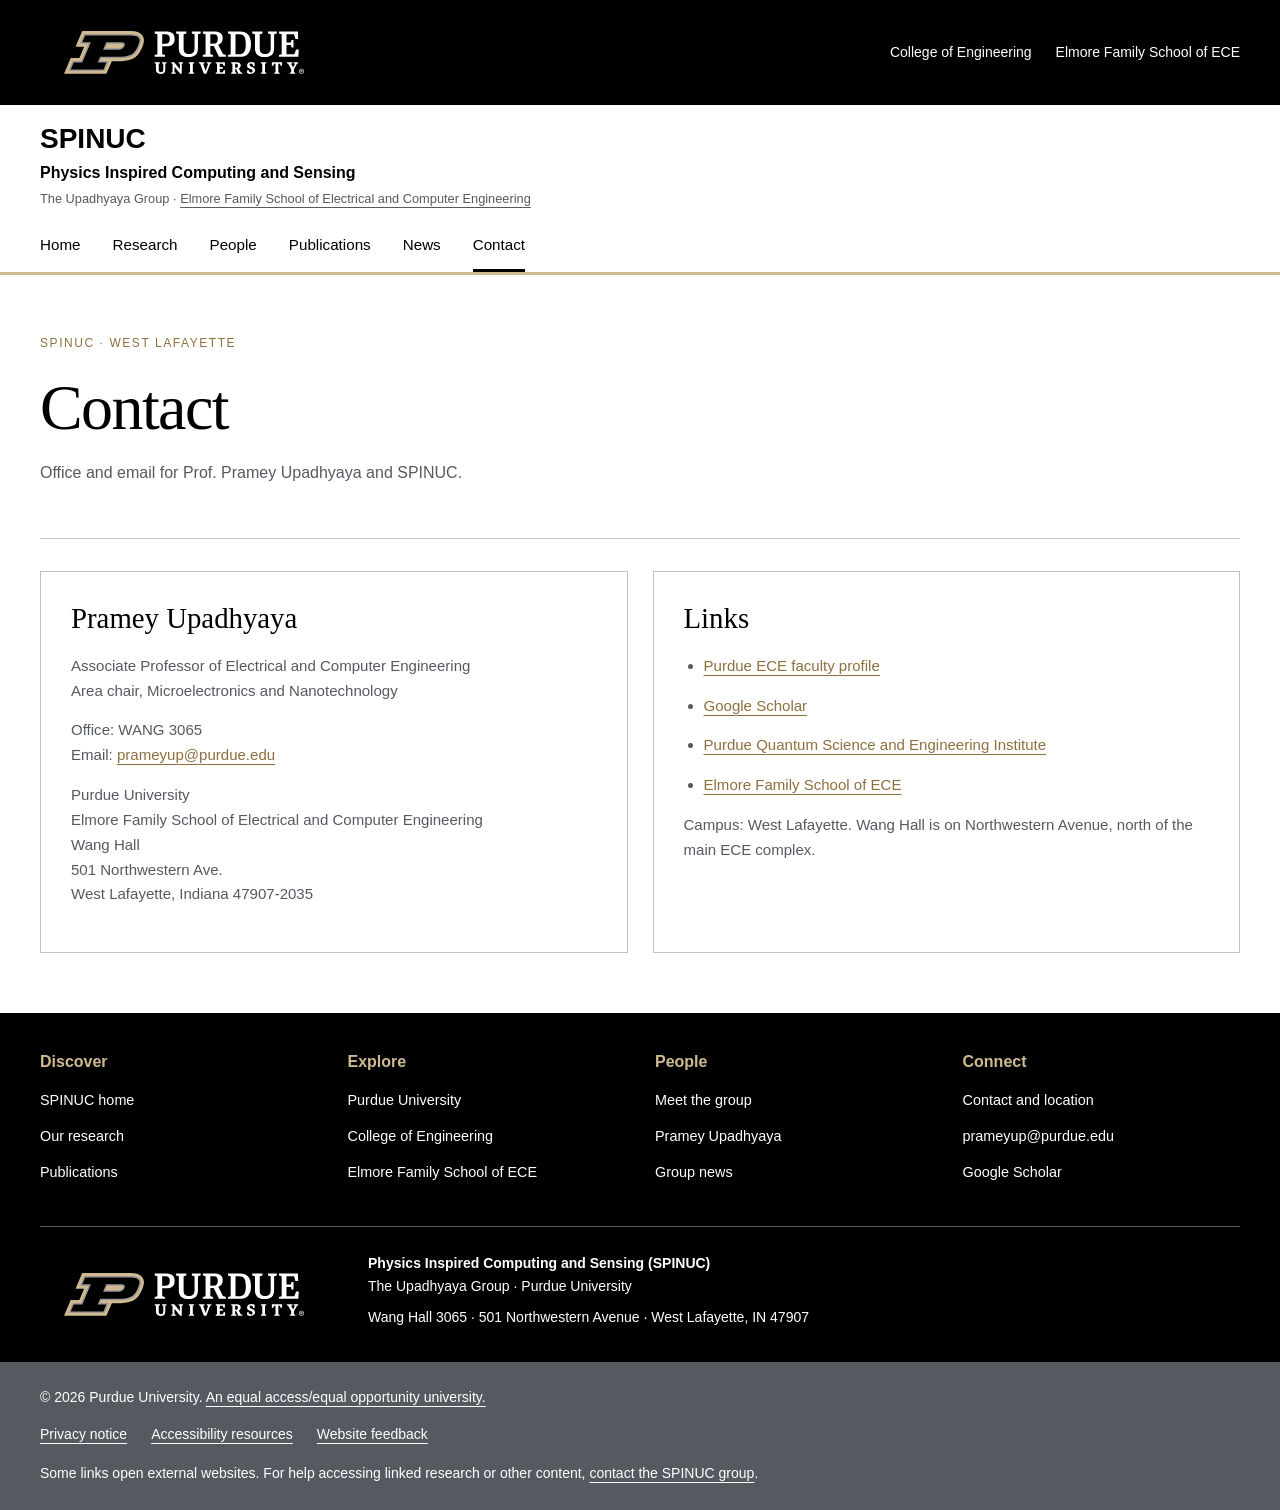
==== commit 74805e0c: "Remove Pramey Upadhyaya office phone and telephone links from People and Contact pages; retain email" ====
--- a/contact.html
+++ b/contact.html
@@ -25,7 +25,6 @@
         <p>Associate Professor of Electrical and Computer Engineering<br>Area chair, Microelectronics and Nanotechnology</p>
         <p>
           Office: WANG 3065<br>
-          Phone: <a href="tel:+17654945248">+1 765-494-5248</a><br>
           Email: <a href="mailto:prameyup@purdue.edu">prameyup@purdue.edu</a>
         </p>
         <p>
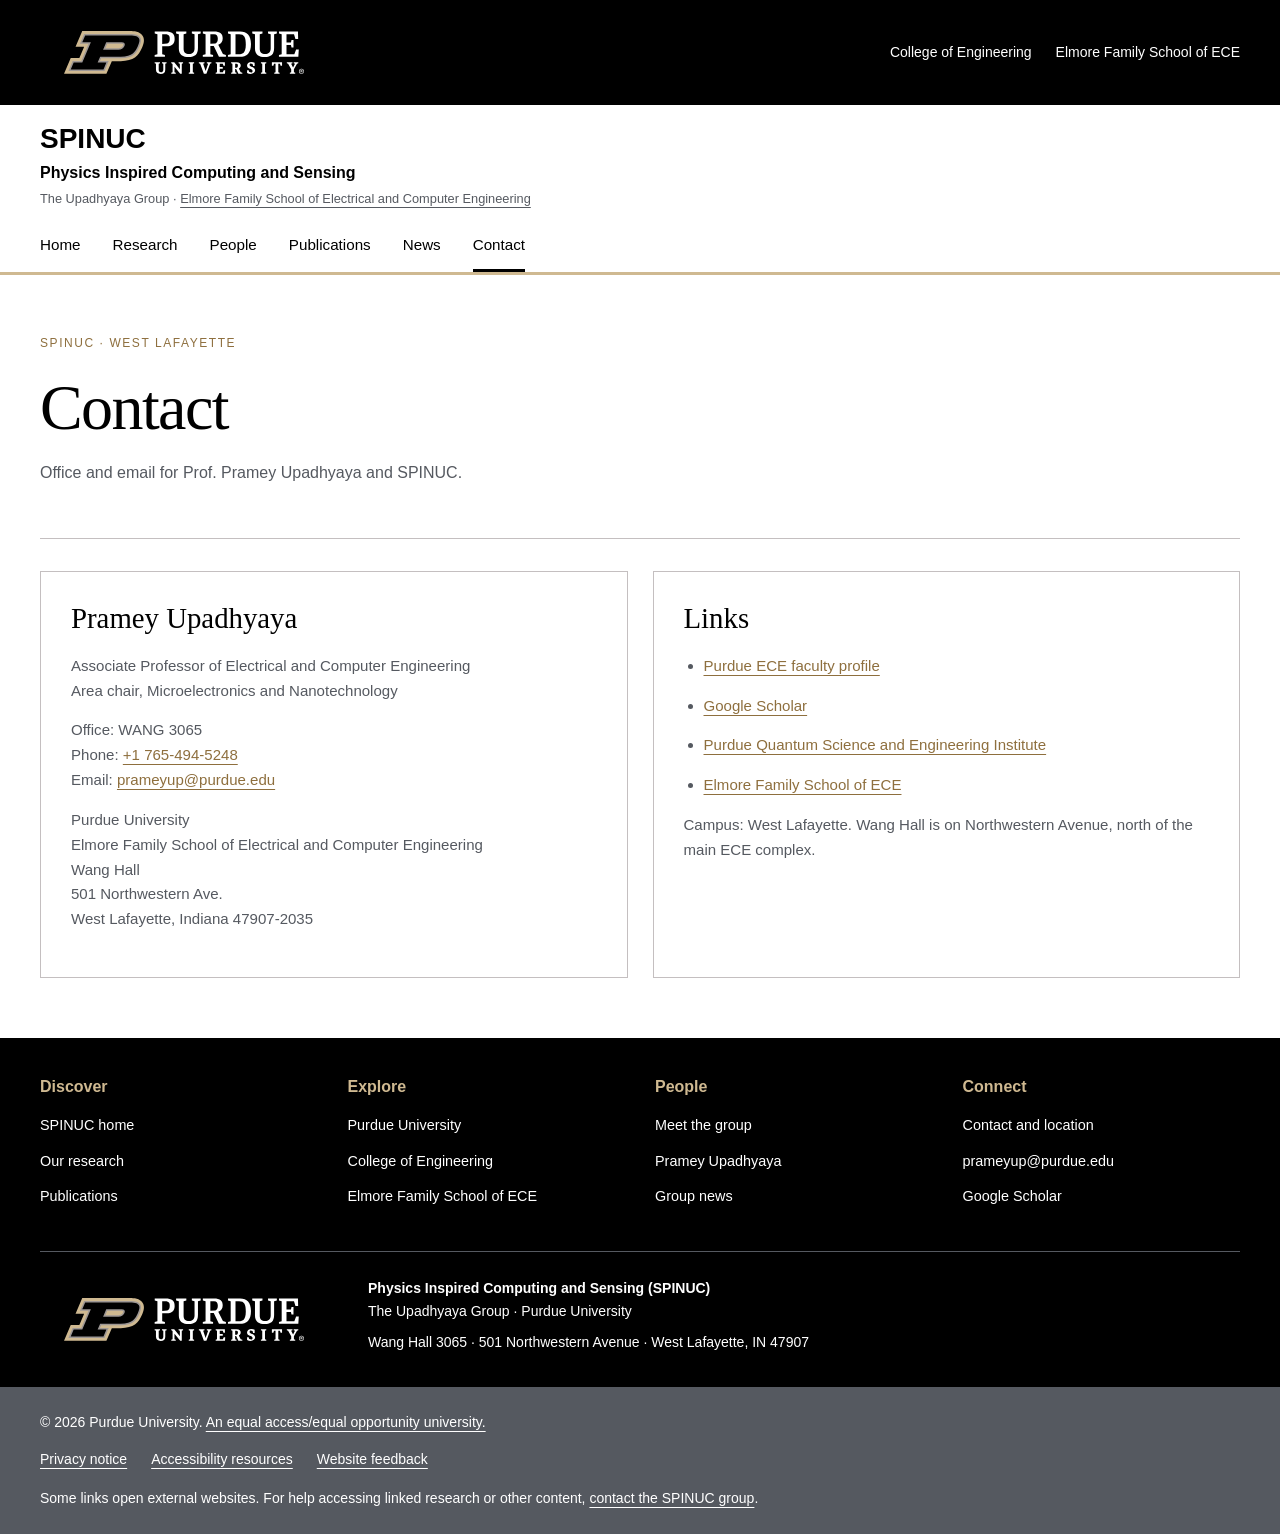
==== commit 5c04216d: "Restore the publicly listed Pramey Upadhyaya office phone on People and Contact pages following the " ====
--- a/contact.html
+++ b/contact.html
@@ -25,6 +25,7 @@
         <p>Associate Professor of Electrical and Computer Engineering<br>Area chair, Microelectronics and Nanotechnology</p>
         <p>
           Office: WANG 3065<br>
+          Phone: <a href="tel:+17654945248">+1 765-494-5248</a><br>
           Email: <a href="mailto:prameyup@purdue.edu">prameyup@purdue.edu</a>
         </p>
         <p>
